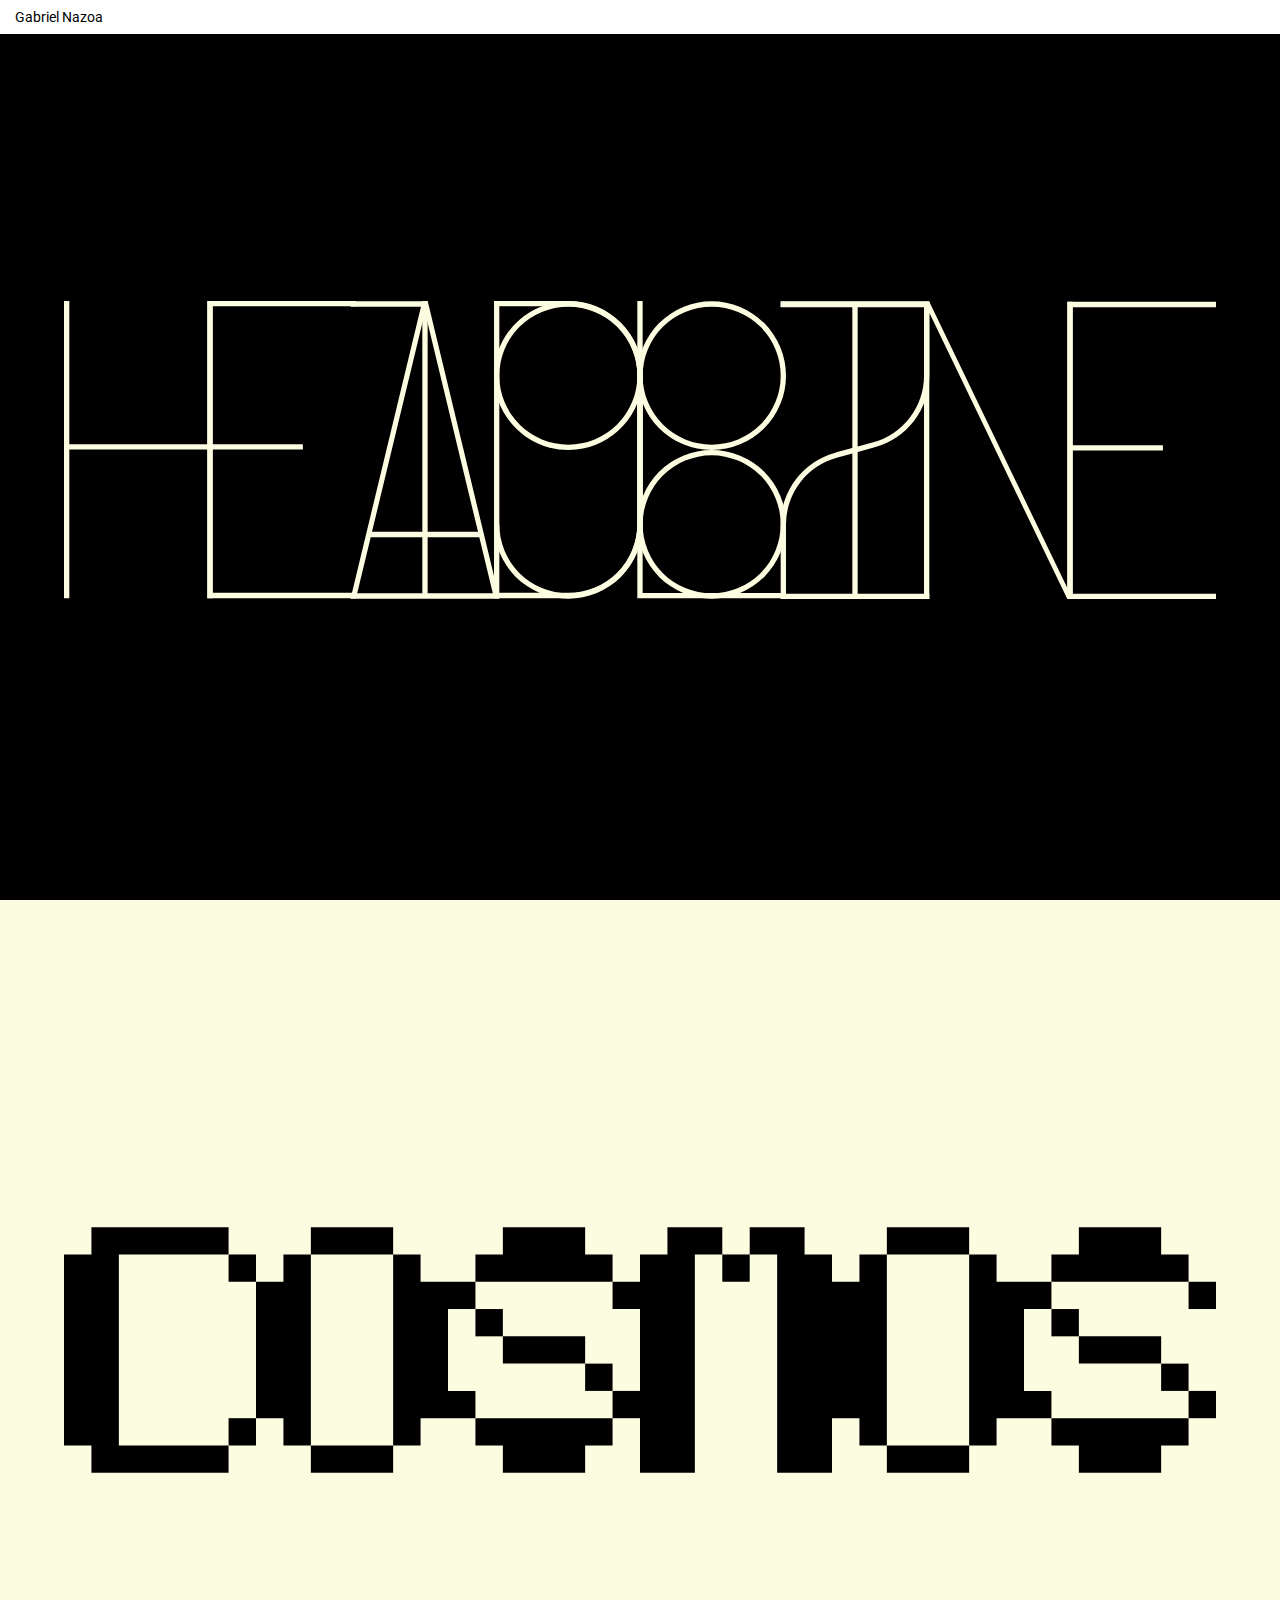
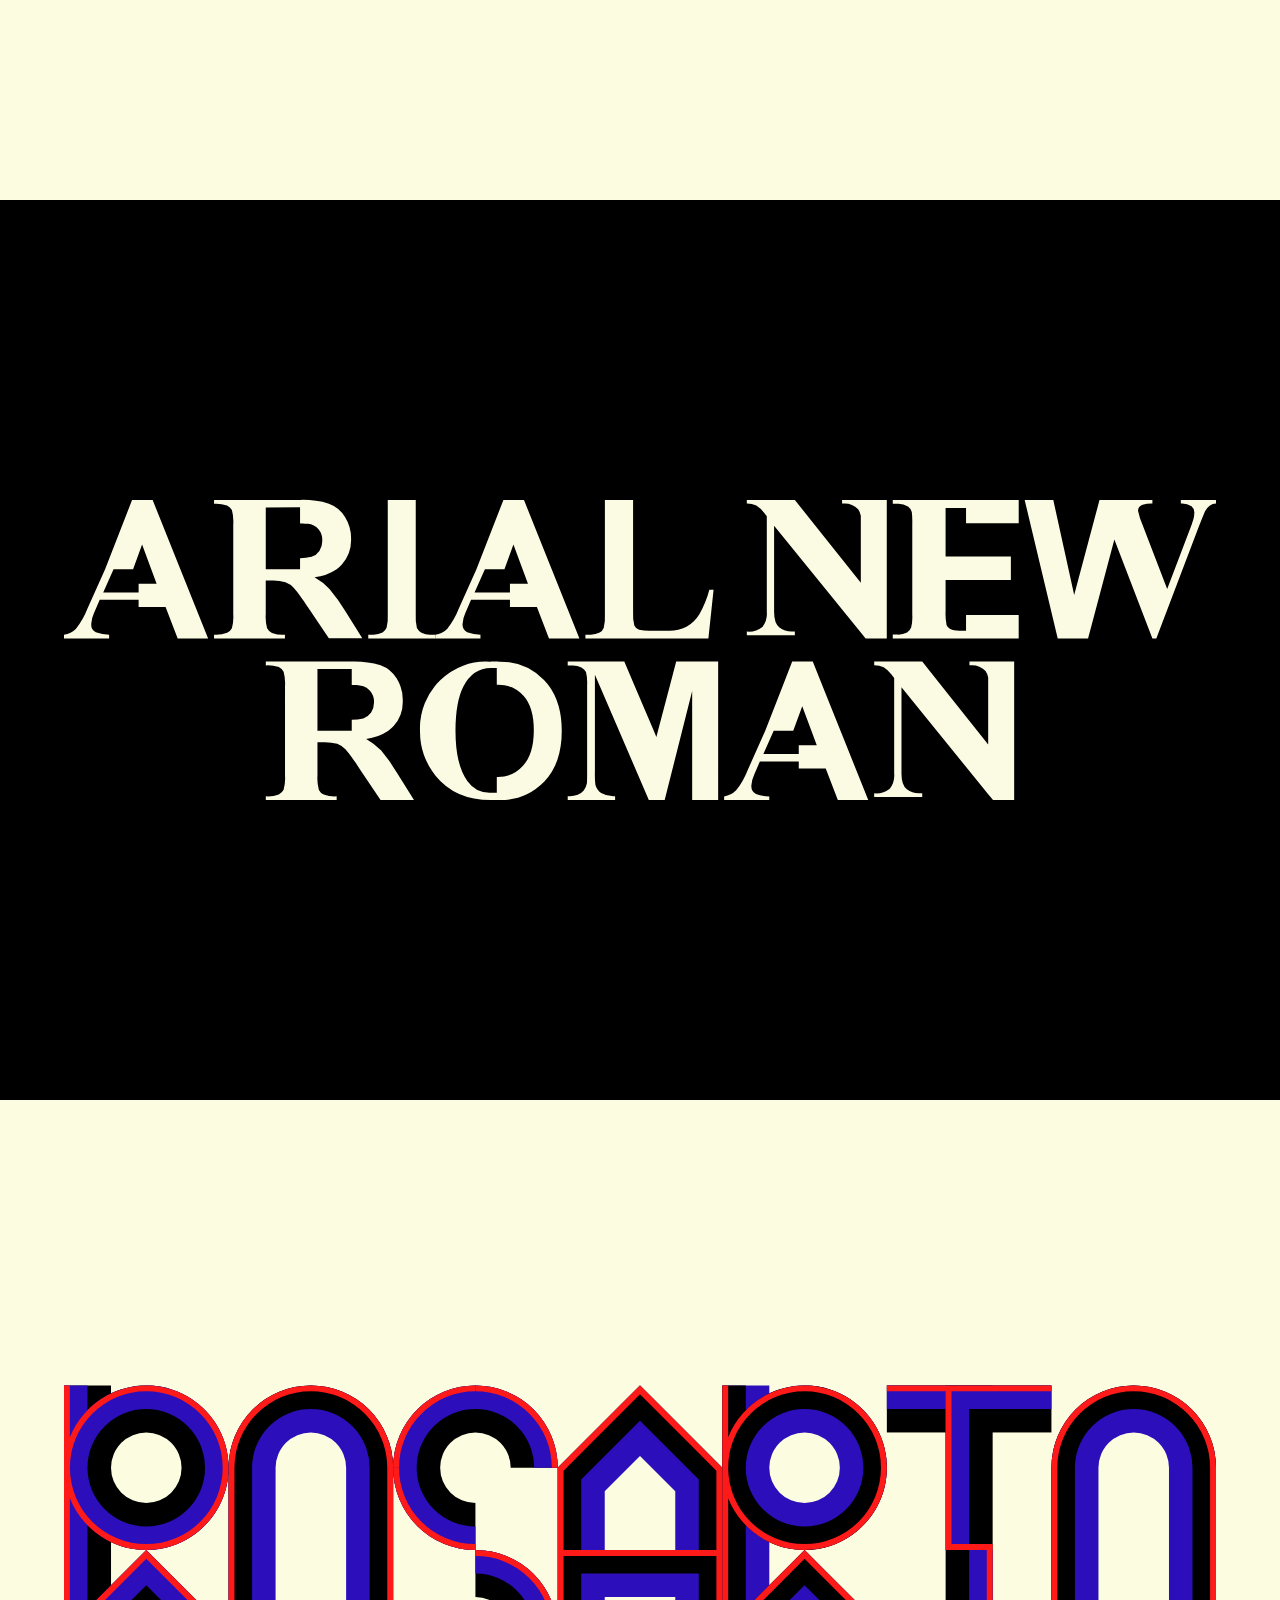
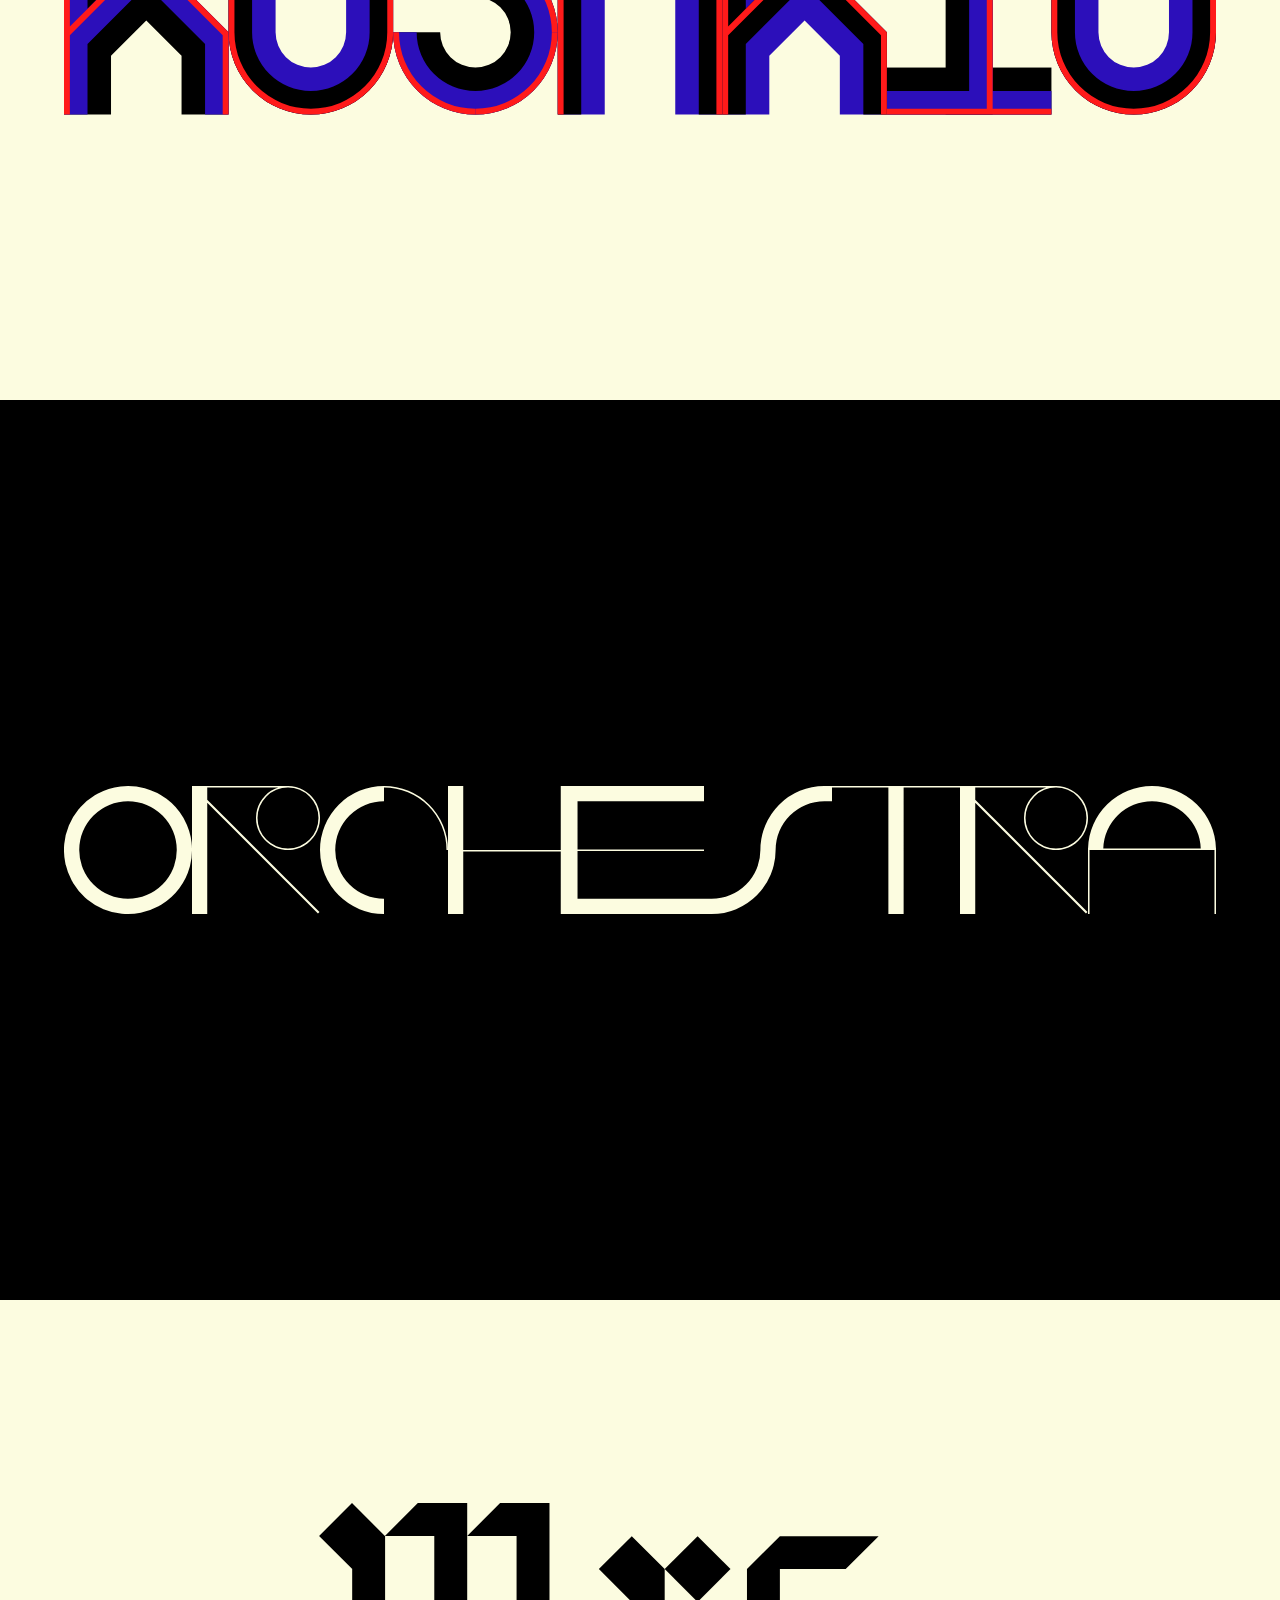
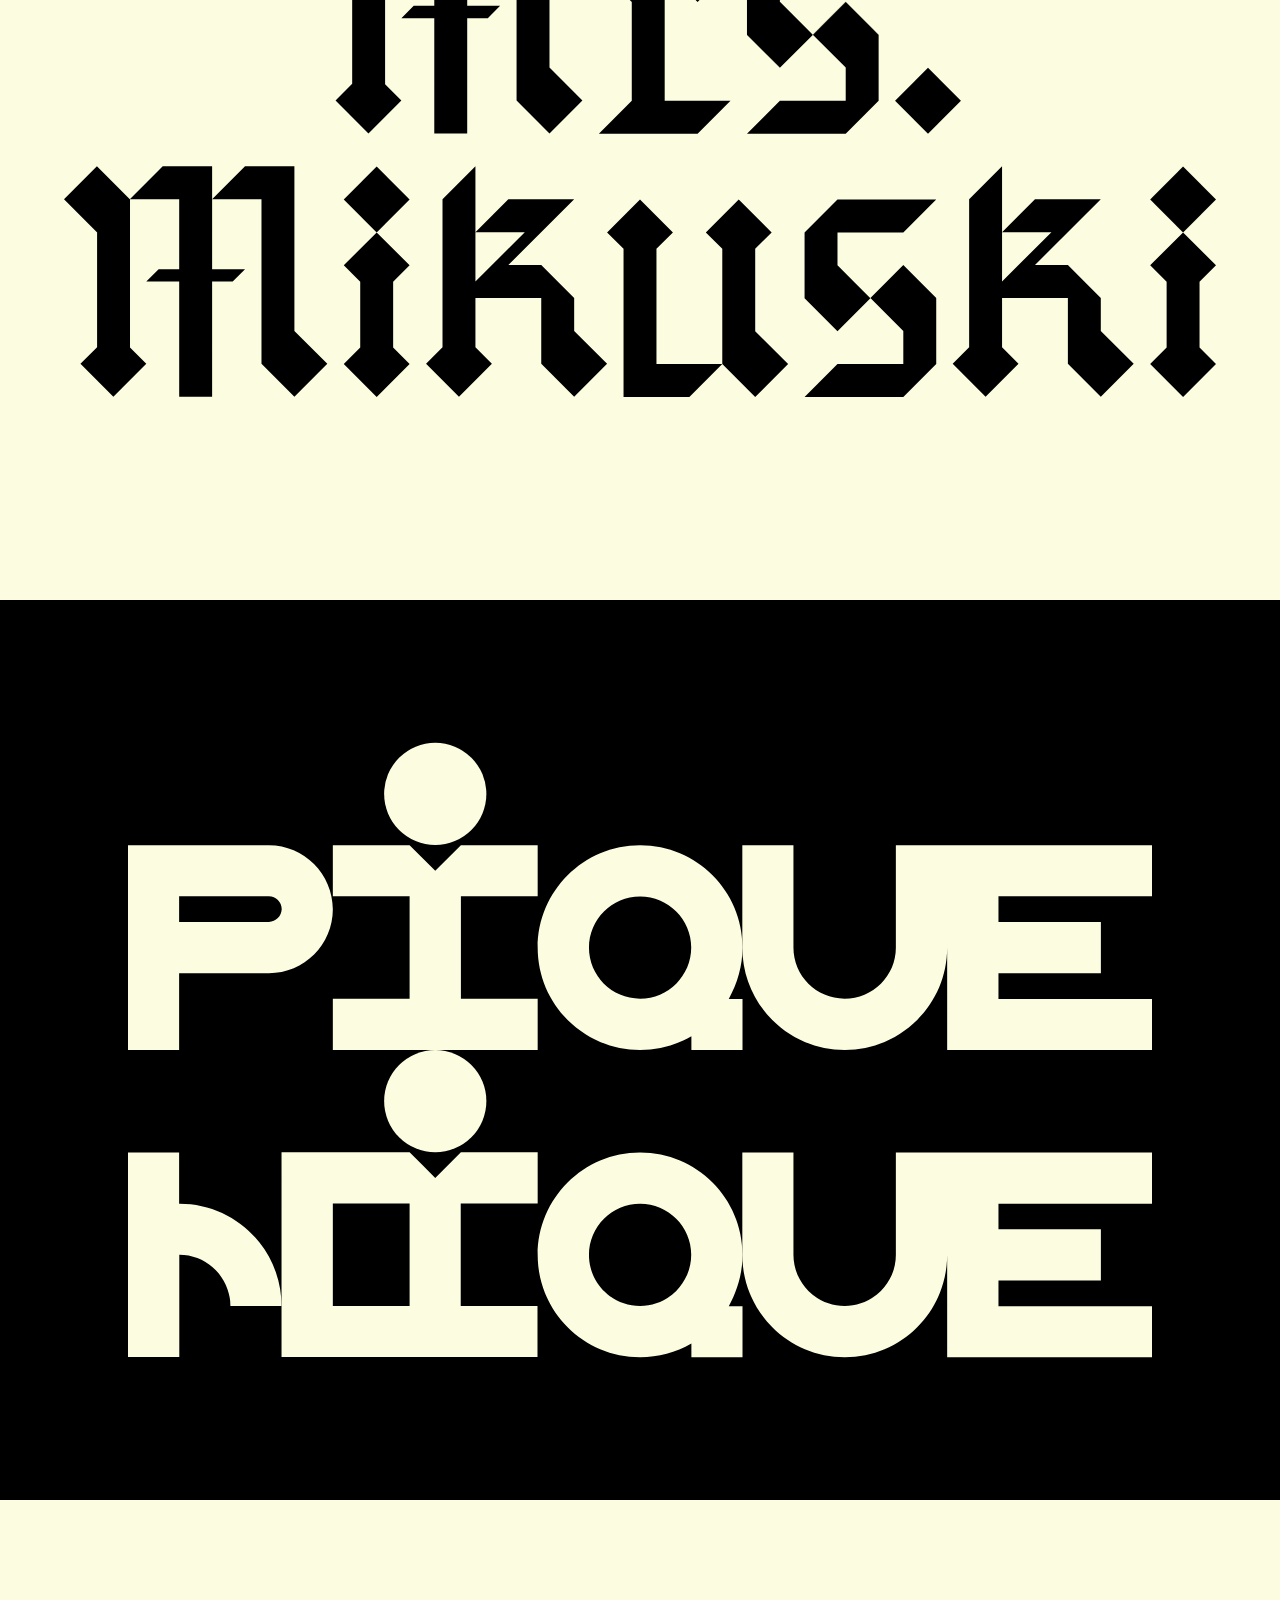
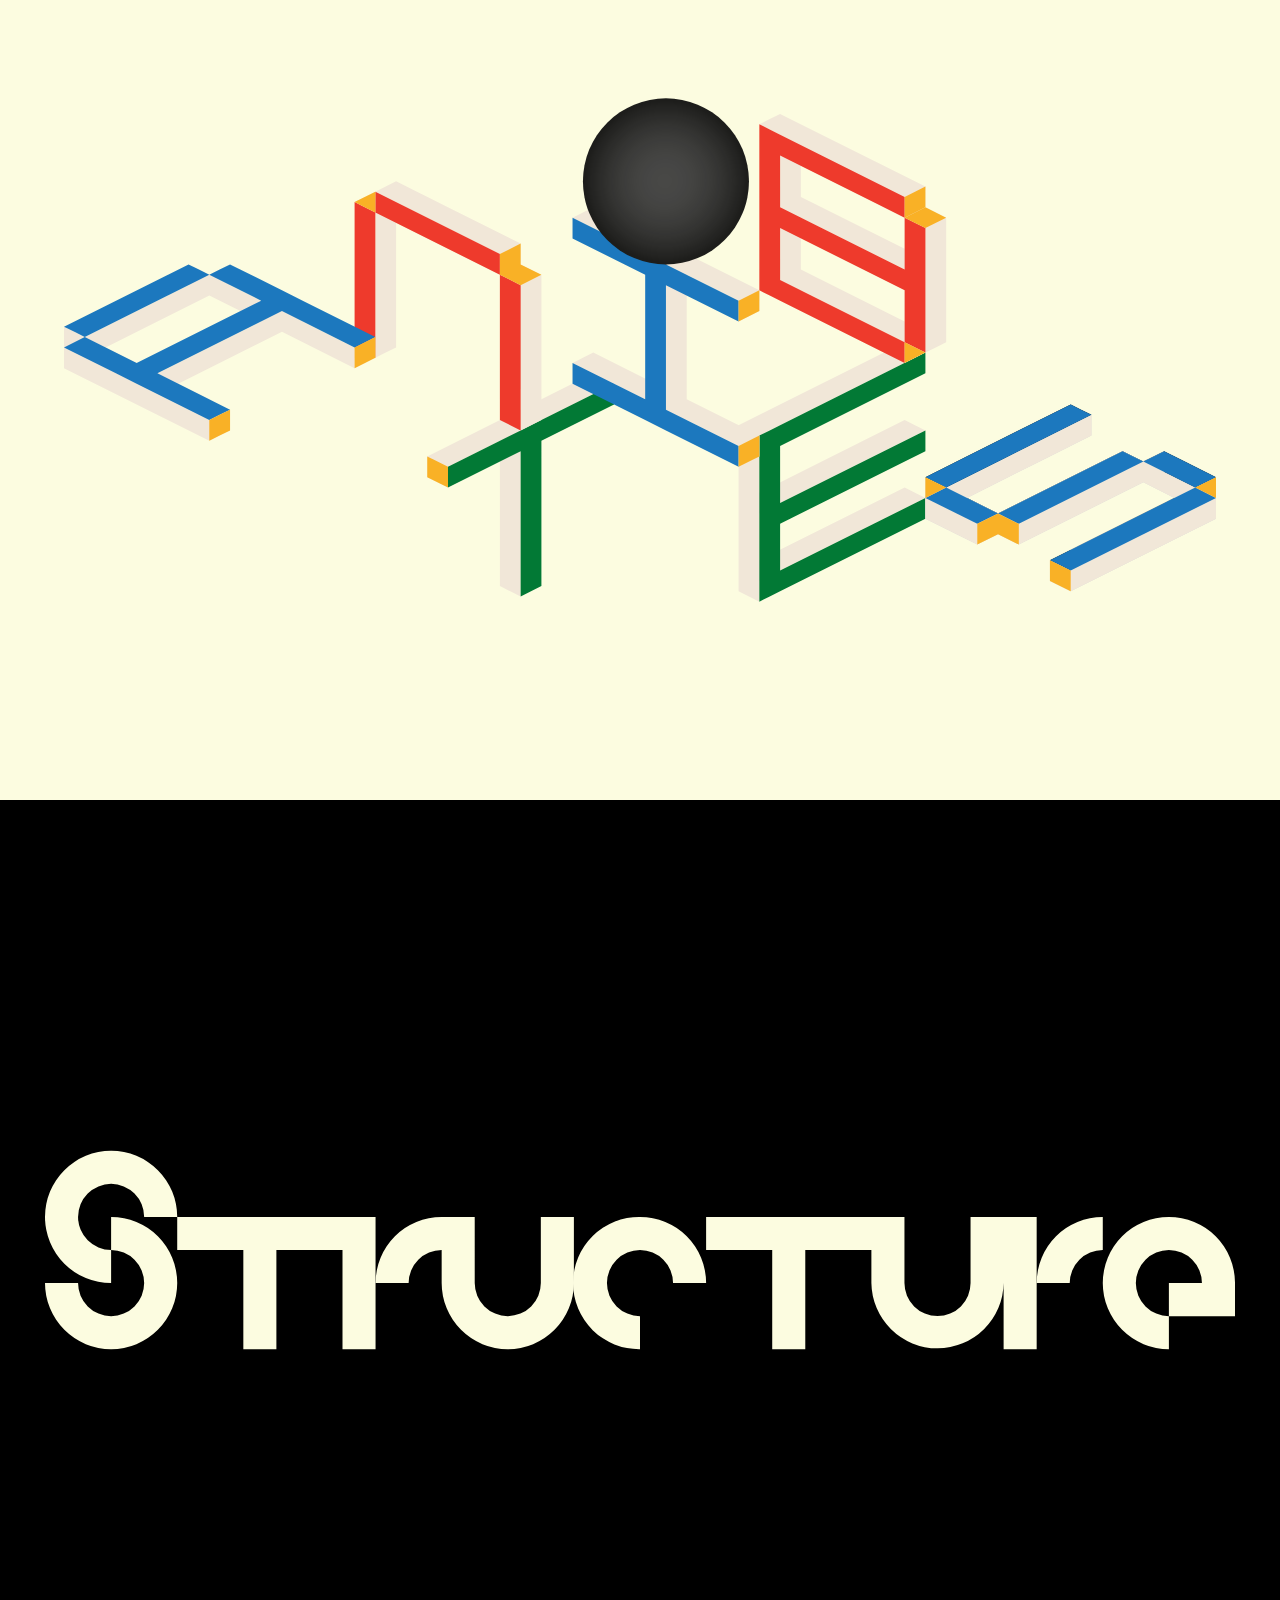
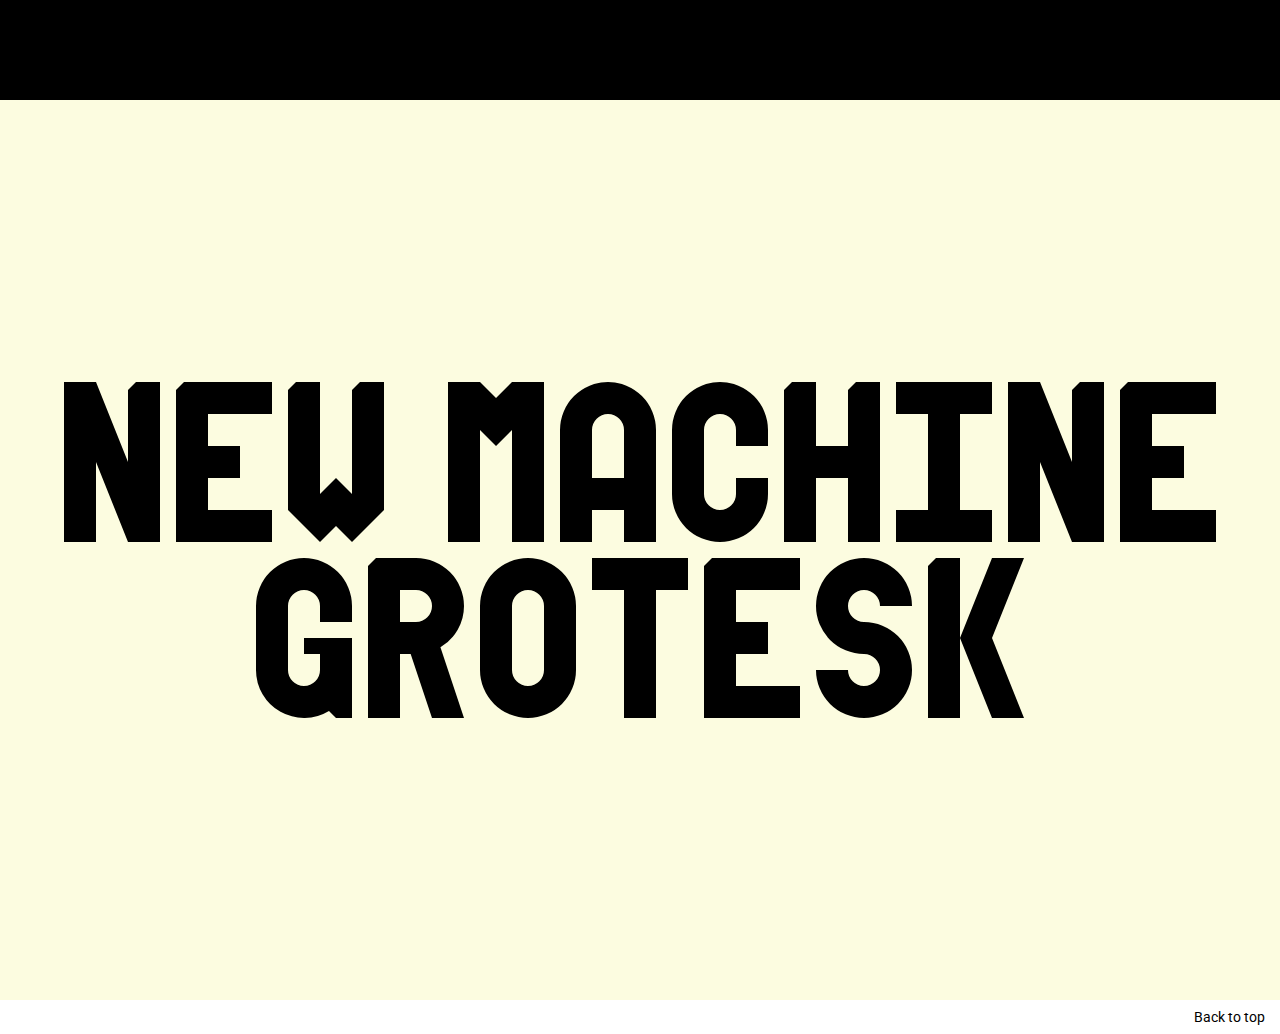
==== index.html @ 5ec10014 "first commit" ====
<!DOCTYPE html>

<html>
  <head>
    <link rel="shortcut icon" href="favicon.ico" type="image/x-icon">
    <link rel="stylesheet" href="resources/css/styles.css">
    <script type="text/javascript" src="resources/js/scripts.js"></script>
    <link rel="preconnect" href="https://fonts.googleapis.com">
    <link rel="preconnect" href="https://fonts.gstatic.com" crossorigin>
    <link href="https://fonts.googleapis.com/css2?family=Roboto:ital,wght@0,100;0,400;0,500;0,700;1,400&display=swap" rel="stylesheet">
    <title>15 Typography portfolio</title>
  </head>

  <body>
    
    <header>
      <nav>
        <a onclick="myFunction()" class="droplink">Gabriel Nazoa</a>
        <div id="myDropdown" class="dropdown-content">
          <a href="#">Round type</a>
          <a href="#">Structure</a>
          <a href="#">New Machine</a>
          <a href="#">Headline</a>
          <a href="#"><Barbès/a>
          <a href="#">Pixel</a>
          <a href="#">Toilet Paper</a>
          <a href="#">Pique-Nique</a>
          <a href="#">Orchestra</a>
          <a href="#">Antibes</a>
          <a href="#">Mrs. Mikuski</a>
          <a href="#">Rosario</a>
          <a href="#">Times New Roman</a>
          <a href="#">Bitters End</a>
        </div>
      </nav>
      <div class="section-title"></div>
    </header>

    
    <section class="banner1">
      <img class="headline" src="resources/Assets/Headline.svg">
    </section>
    
    <section class="banner2">
      <img class="cosmos" src="resources/Assets/Cosmos.svg">
    </section>

    <section class="banner3">
      <img class="antibes" src="resources/Assets/Arial New Roman B.svg">
    </section>

    <section class="banner4">
      <img class="rosario" src="resources/Assets/Rosario.svg">
    </section>

    <section class="banner5">
      <img class="orchestra" src="resources/Assets/Orchestra B.svg">
    </section>
    
    <section class="banner6">
      <img class="mikuski" src="resources/Assets/Mikuski.svg">
    </section>

    <section class="banner7">
      <img class="piquenique" src="resources/Assets/Piquenique.svg">
    </section>

    <section class="banner8">
      <img class="antibes" src="resources/Assets/Antibes.svg">
    </section>

    <section class="banner9">
      <img class="structure" src="resources/Assets/Structure.svg">
    </section>

    <section class="banner10">
      <img class="newmachine" src="resources/Assets/New Machine B.svg">
    </section>

    <footer>
      <a href="#" class="back_to_top">Back to top</a>
    </footer>

  </body>
</html>
---- resources/css/styles.css ----
/*reset of browser's default values*/
*{
    margin: 0;
    padding: 0;
    box-sizing: border-box;
    scroll-behavior: smooth;
    font-family: roboto;
    font-size: 14px;
}
/*Header*/

header{
    /*background: linear-gradient(rgb(0 10 255 / 73%) 0%, rgba(0, 10, 255, 0) 65.87%);*/
    background-color: white;
    /*padding: 20px 20px 50px 20px;*/
    padding: 9px 15px;
    display: flex;
    justify-content: space-between;
    position: fixed;
    width: 100%;
}

.headerFullHeight{
    height: 100vh;
    overflow-y: hidden;
}

/*Navigation*/

nav {
    position: static;
    display: inline-block;
  }

.droplink {
    background-color: none;
    color: black;
    border: none;
    cursor: pointer;
  }
  
  .droplink:hover, .droplink:focus {
    background-color: none;
  }
  
  .dropdown-content {
    display: none;
    position: absolute;
    background-color: none;
    min-width: 160px;
    overflow: auto;
    z-index: 1;
  }
  
  .dropdown-content a {
    color: rgba(0,0,0,0.5);
    text-decoration: none;
    display: block;
    padding: 0.3px;
  }
  
  .dropdown-content a:hover {
    text-decoration: underline;
  }
  
  .show {
      display: block;
      position: static;
}

/*Banners*/

.banner1 {
    width: 100%;
    height: 100vh;
    display: flex;
    justify-content: center;
    background-color: black;
    /*background-image: url("../images/Antibes/Antibes_00.jpg");
    background-position: center;
    background-size: cover;
    background-repeat: no-repeat;*/
}

.headline{
    width: 90%;
}

.banner2 {
    width: 100%;
    height: 100vh;
    display: flex;
    justify-content: center;
    background-color: #fcfce0;
    /*background-image: url("../images/Orchestra/Orchestra_00.jpg");
    background-position: top;
    background-size: cover;
    background-repeat: no-repeat;*/
}
.cosmos{
    width: 90%;
}

.banner3 {
    width: 100%;
    height: 100vh;
    display: flex;
    justify-content: center;
    background-color: black;
    /*background-image: url("../images/Cosmos/Cosmos_00.jpg");
    background-position: center;
    background-size: cover;
    background-repeat: no-repeat;*/
}

.antibes{
    width: 90%;
}

.banner4 {
    width: 100%;
    height: 100vh;
    display: flex;
    justify-content: center;
    background-color: #fcfce0;
    /*background-image: url("../images/Cosmos/Cosmos_00.jpg");
    background-position: center;
    background-size: cover;
    background-repeat: no-repeat;*/
}

.rosario{
    width: 90%;
}

.banner5 {
    width: 100%;
    height: 100vh;
    display: flex;
    justify-content: center;
    background-color: black;
    /*background-image: url("../images/Cosmos/Cosmos_00.jpg");
    background-position: center;
    background-size: cover;
    background-repeat: no-repeat;*/
}

.orchestra{
    width: 90%;
}

.banner6 {
    width: 100%;
    height: 100vh;
    display: flex;
    justify-content: center;
    background-color: #fcfce0;
    /*background-image: url("../images/Cosmos/Cosmos_00.jpg");
    background-position: center;
    background-size: cover;
    background-repeat: no-repeat;*/
}

.mikuski{
    width: 90%;
}

.banner7 {
    width: 100%;
    height: 100vh;
    display: flex;
    justify-content: center;
    background-color: black;
    /*background-image: url("../images/Cosmos/Cosmos_00.jpg");
    background-position: center;
    background-size: cover;
    background-repeat: no-repeat;*/
}

.piquenique{
    width: 80%;
}

.banner8 {
    width: 100%;
    height: 100vh;
    display: flex;
    justify-content: center;
    background-color: #fcfce0;
    /*background-image: url("../images/Cosmos/Cosmos_00.jpg");
    background-position: center;
    background-size: cover;
    background-repeat: no-repeat;*/
}

.antibes{
    width: 90%;
}

.banner9 {
    width: 100%;
    height: 100vh;
    display: flex;
    justify-content: center;
    background-color: black;
    /*background-image: url("../images/Cosmos/Cosmos_00.jpg");
    background-position: center;
    background-size: cover;
    background-repeat: no-repeat;*/
}

.structure{
    width: 93%;
}

.banner10 {
    width: 100%;
    height: 100vh;
    display: flex;
    justify-content: center;
    background-color: #fcfce0;
    /*background-image: url("../images/Cosmos/Cosmos_00.jpg");
    background-position: center;
    background-size: cover;
    background-repeat: no-repeat;*/
}

.newmachine{
    width: 90%;
}

/*Footer*/

footer{
    padding: 9px 15px;
    display: flex;
    justify-content: right;
    width: 100%;
}

.back_to_top{
    text-decoration: none;
    color: black;
}
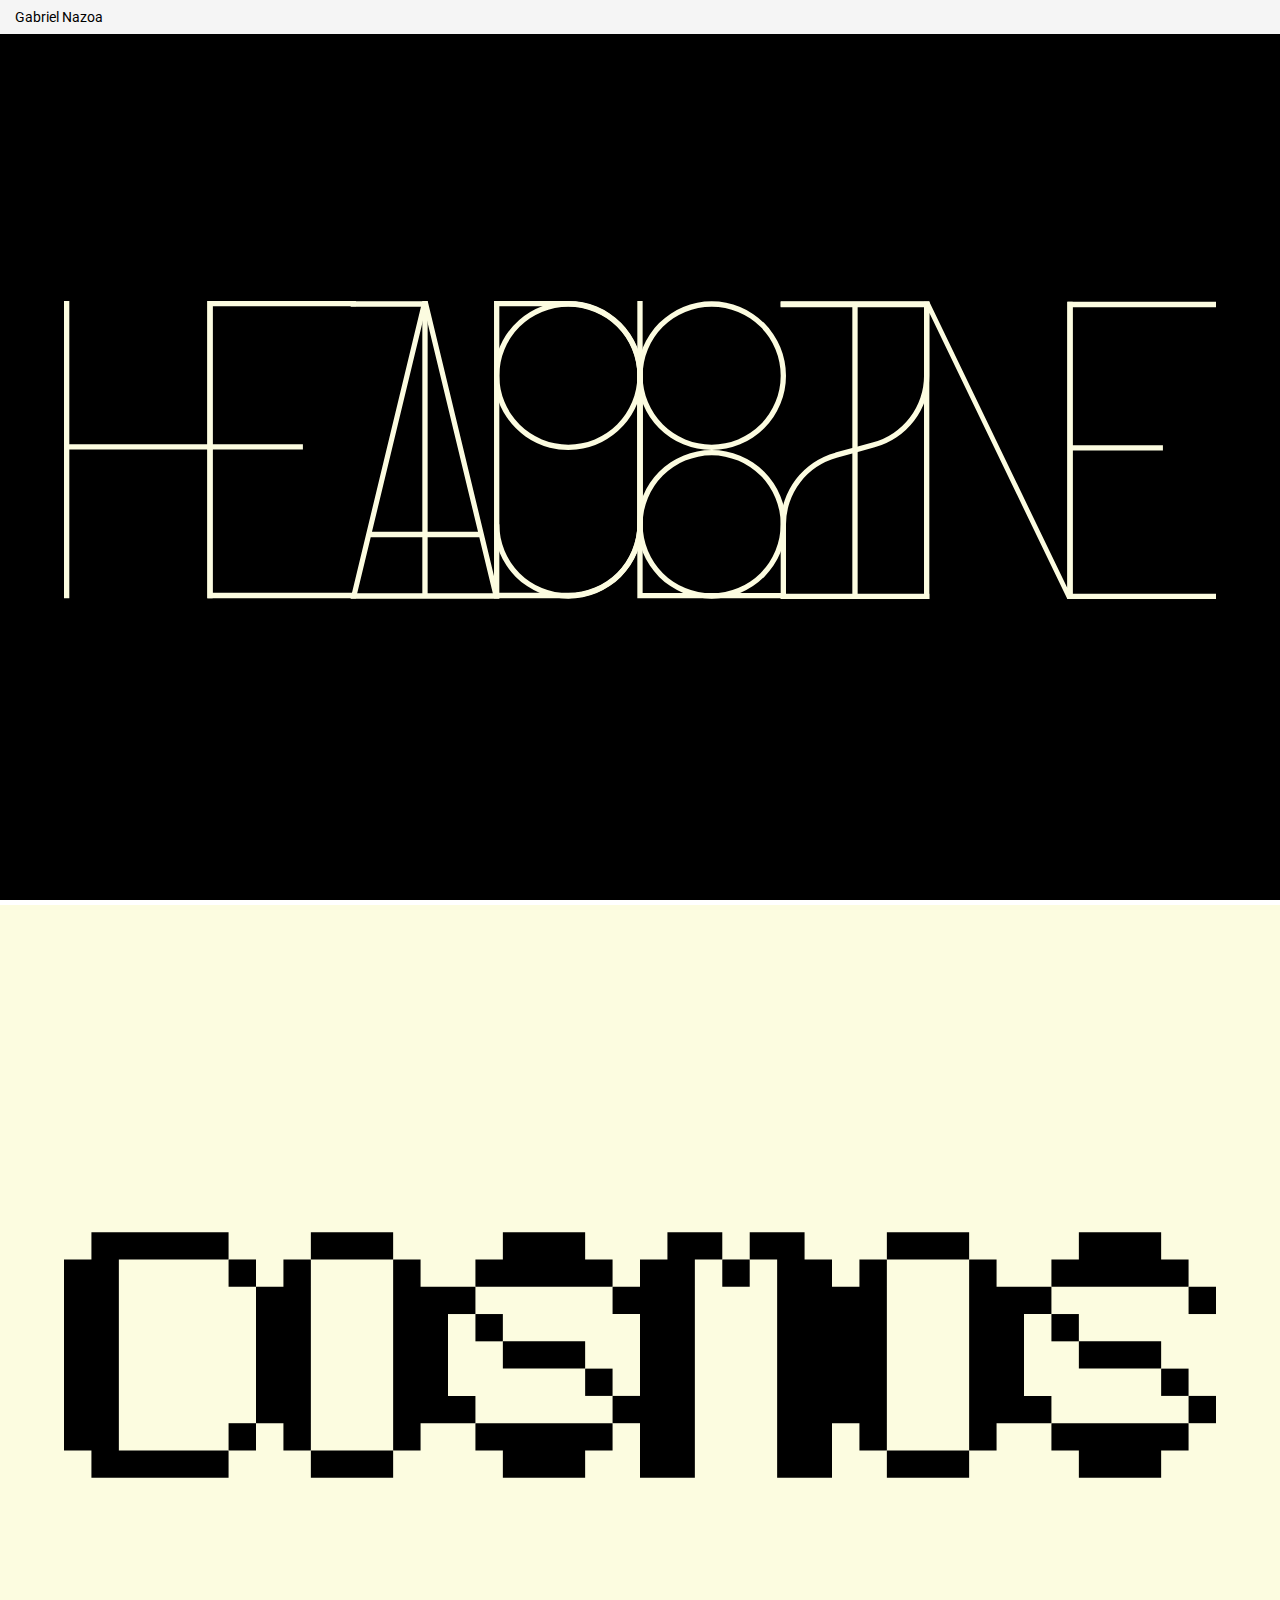
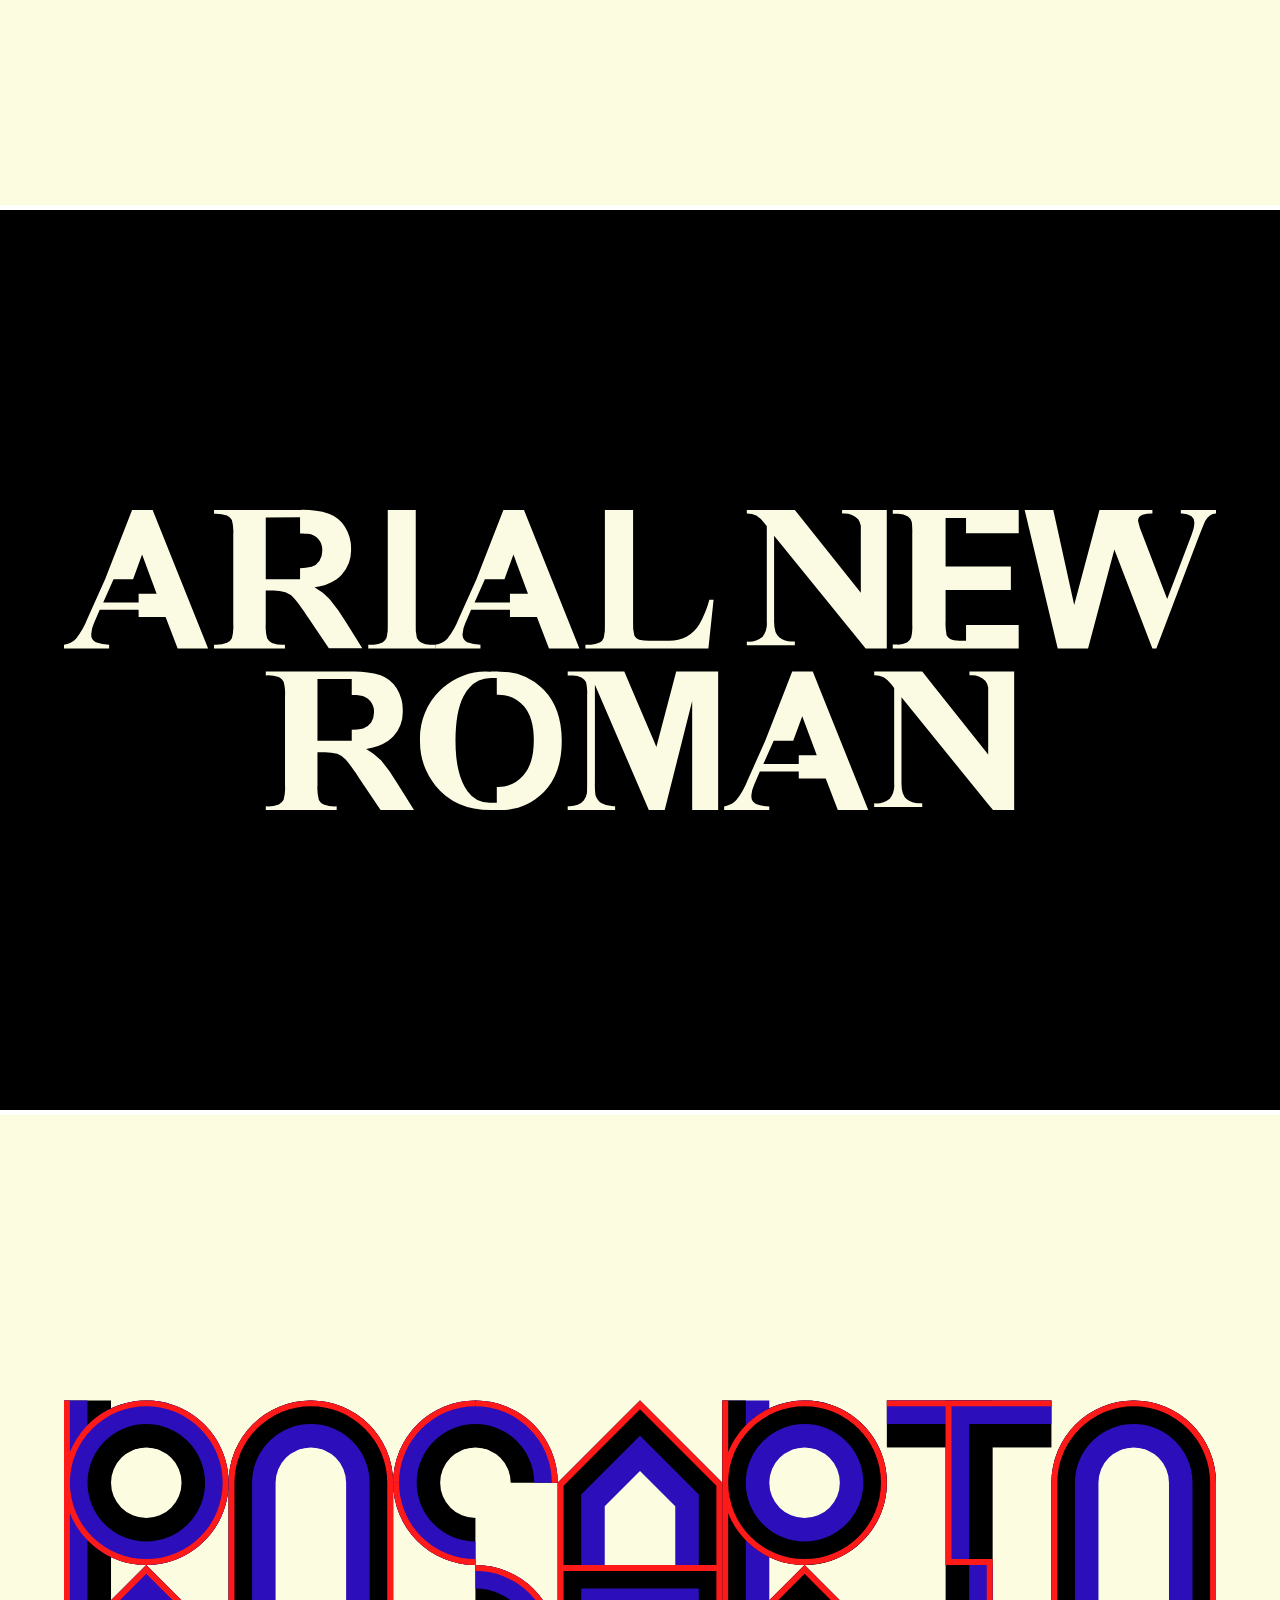
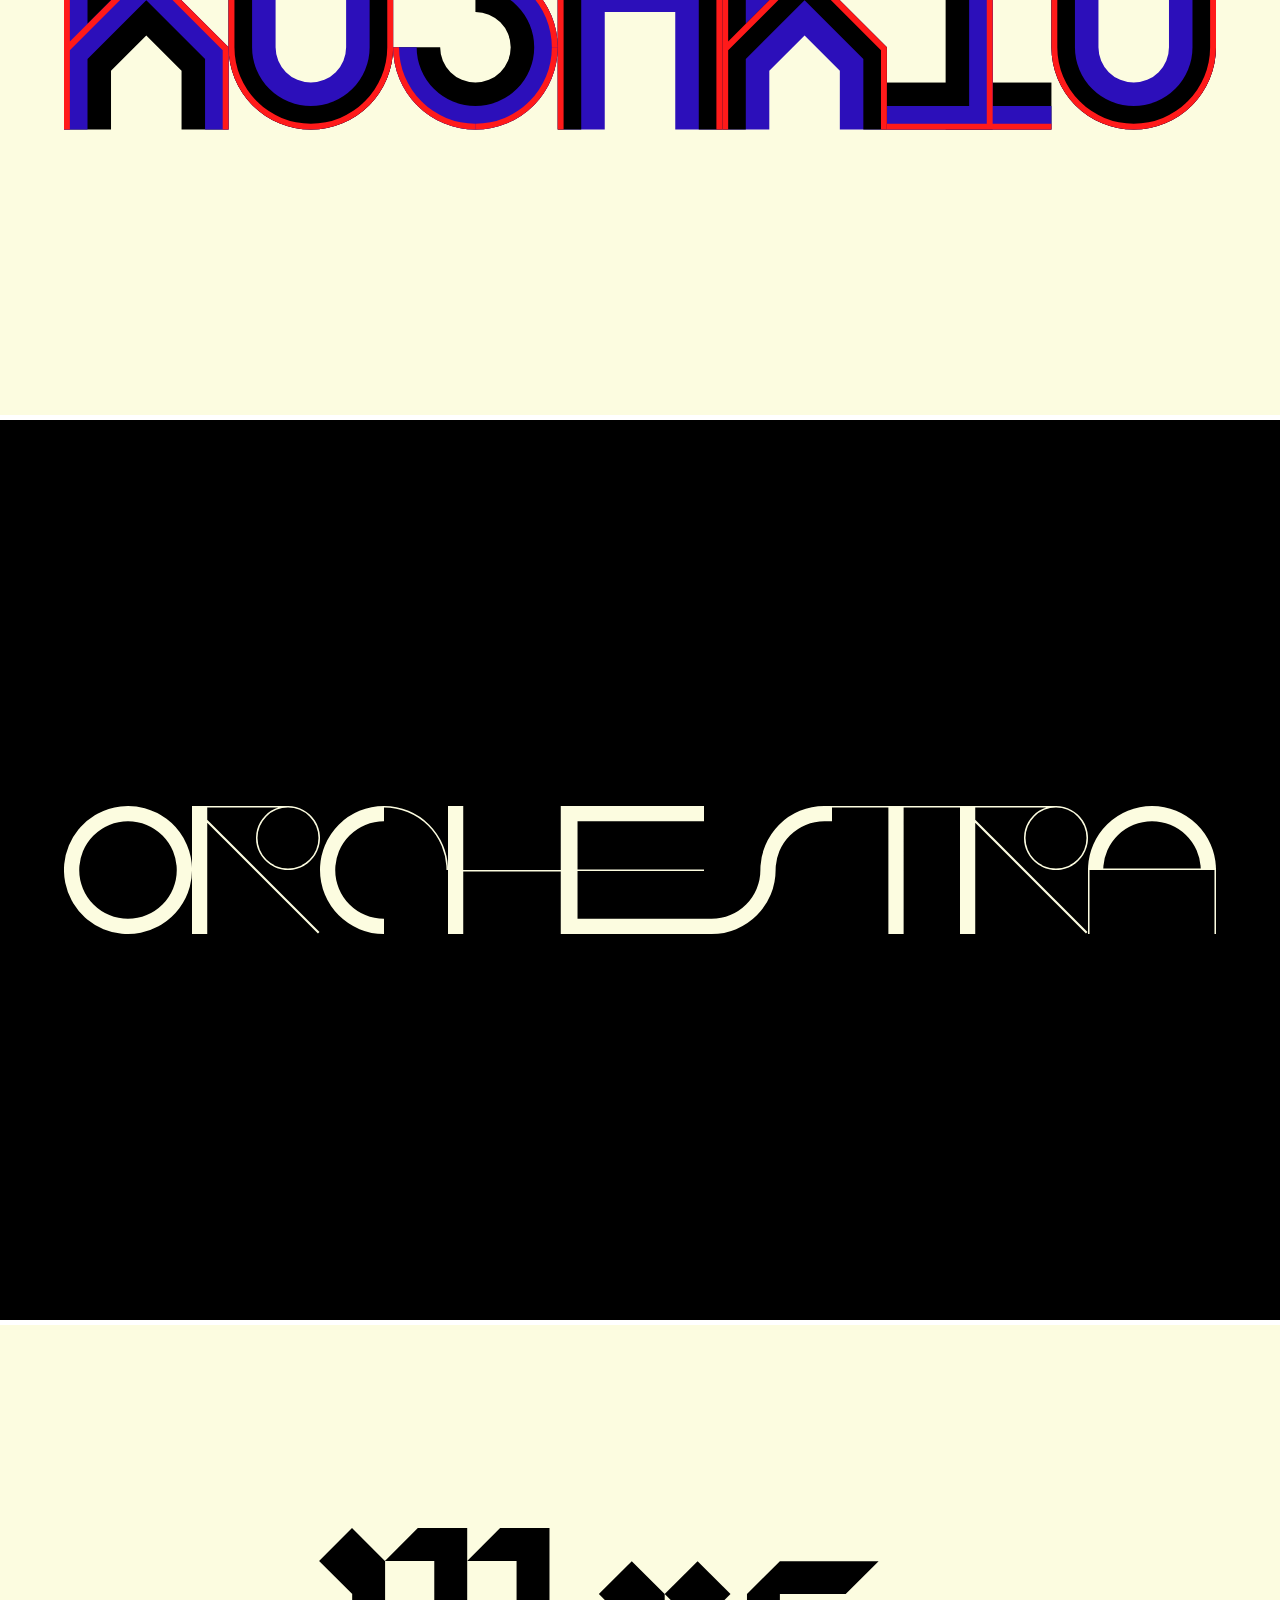
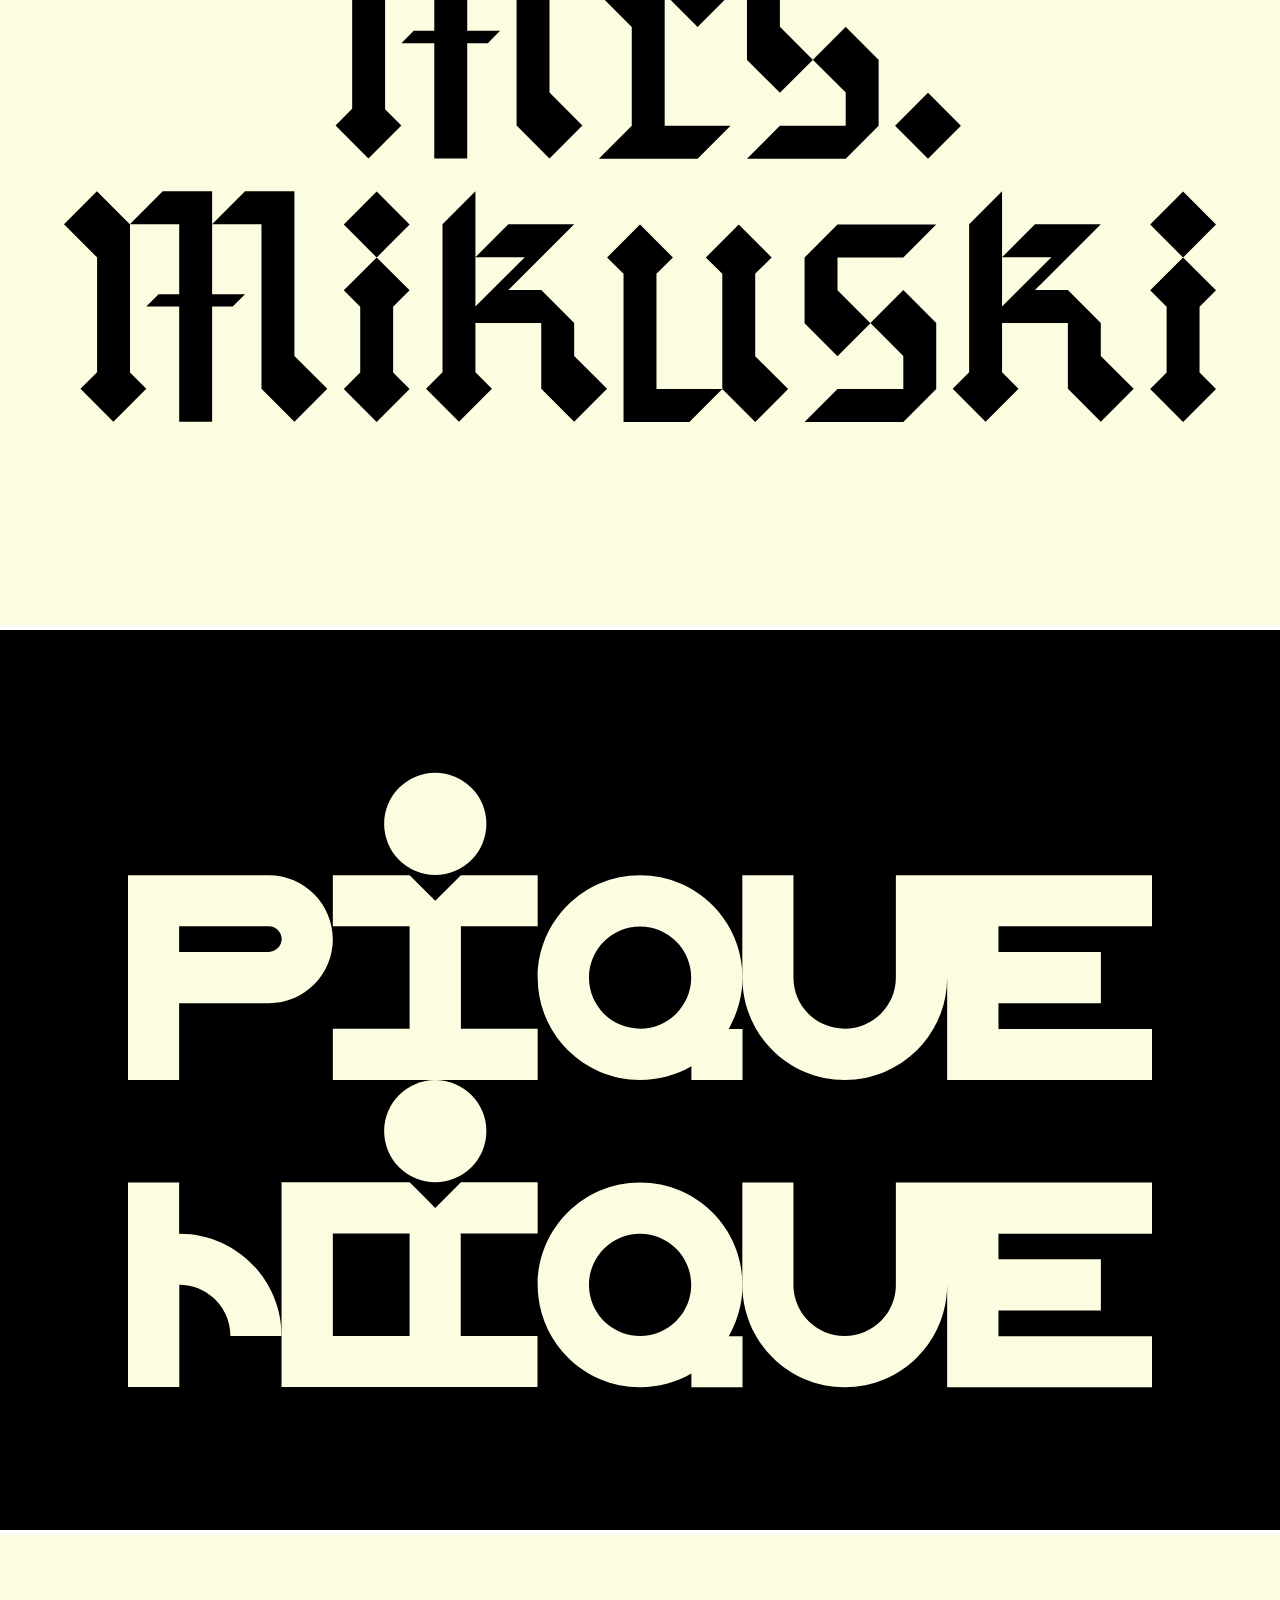
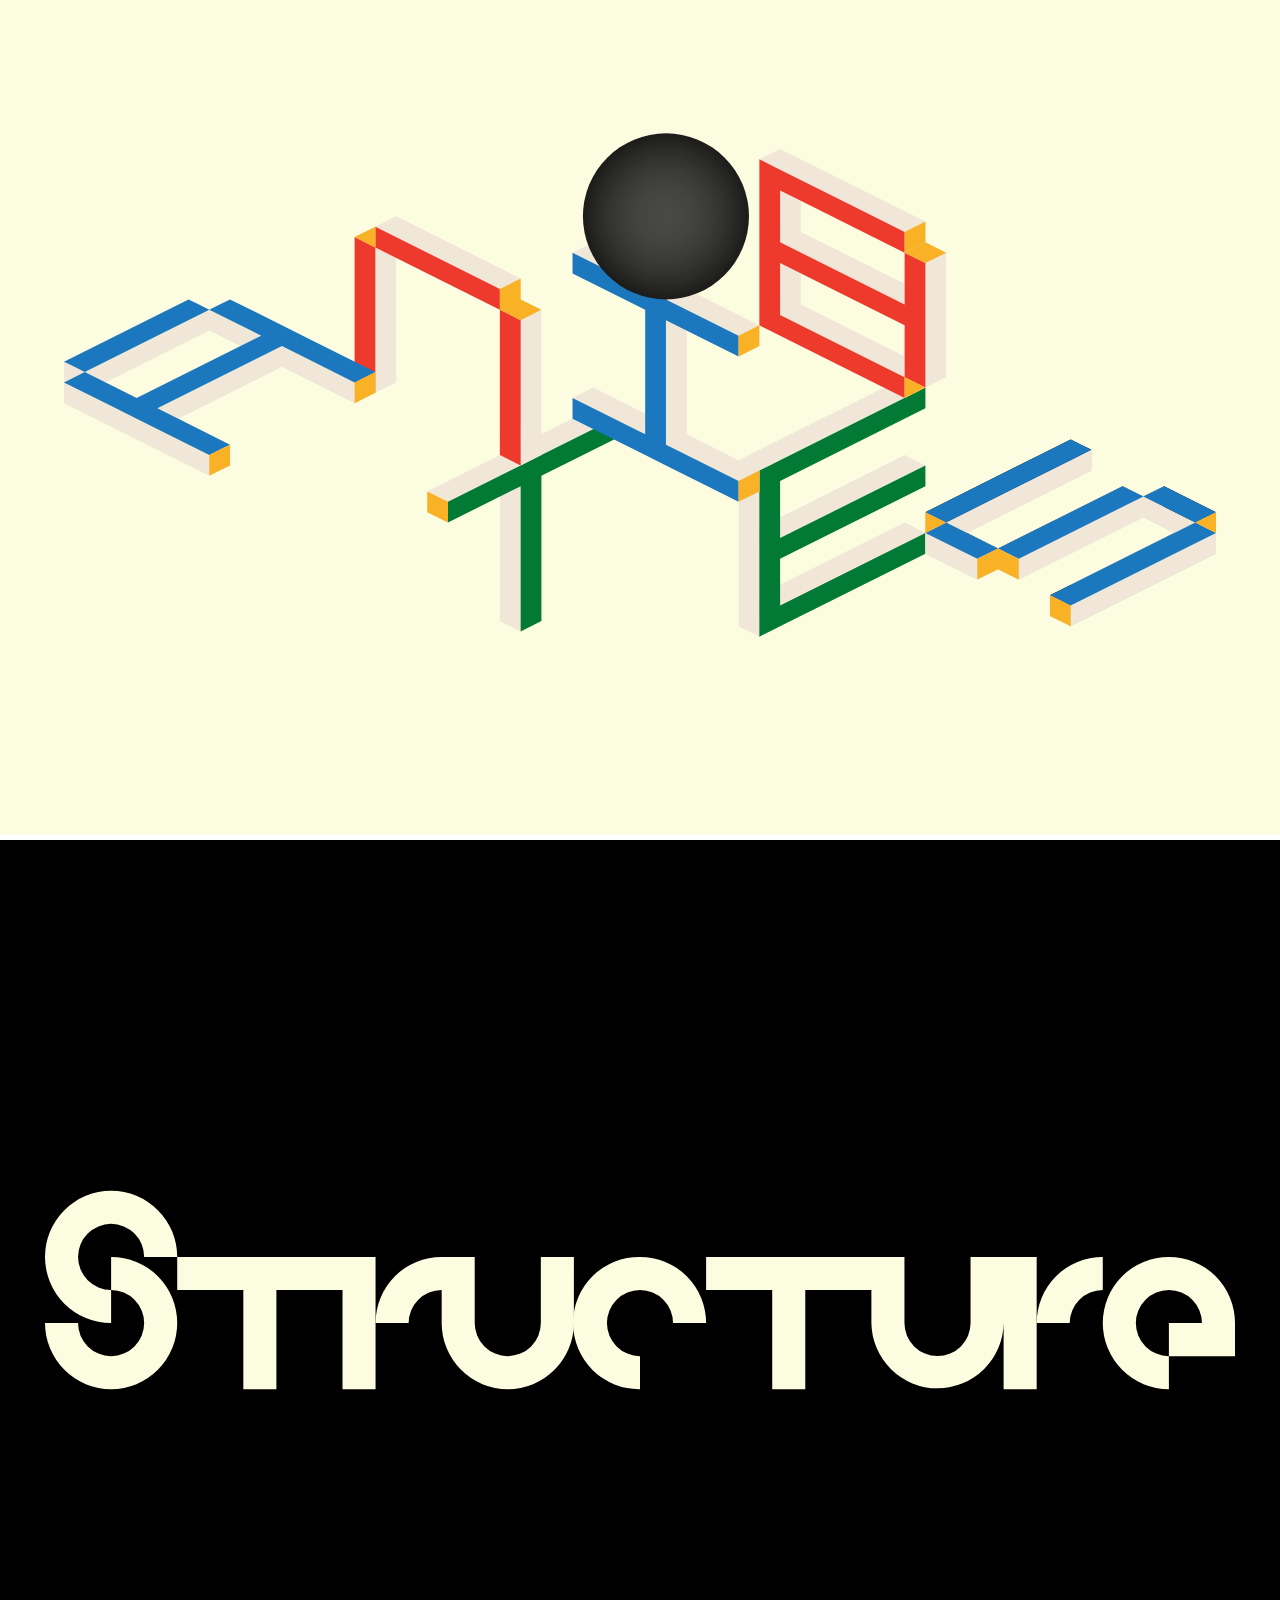
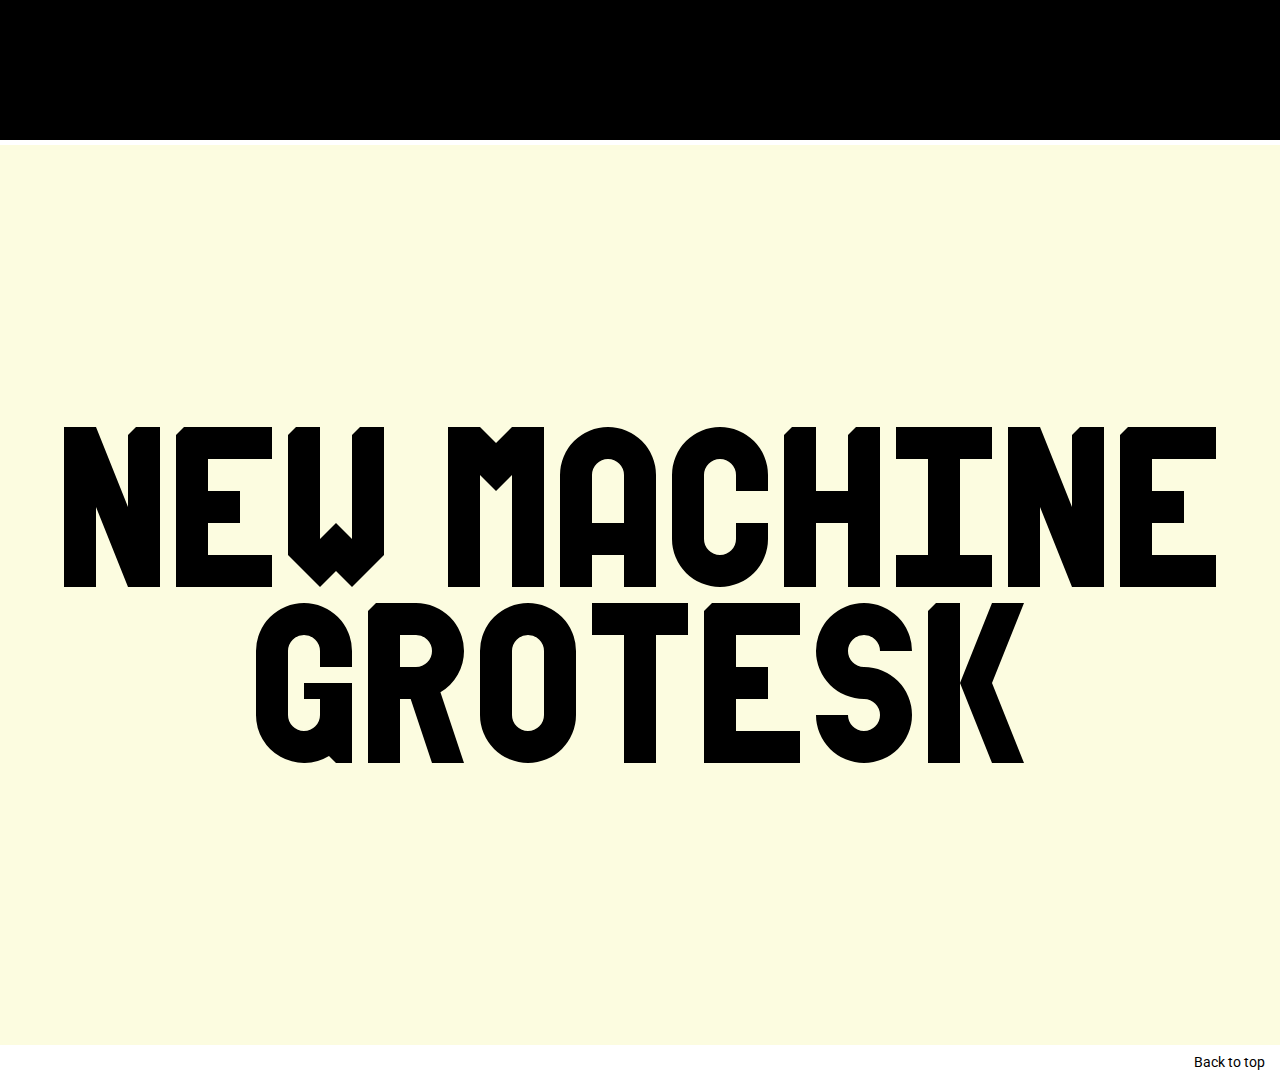
==== commit 1069e114: "second commit" ====
--- a/index.html
+++ b/index.html
@@ -4,7 +4,7 @@
   <head>
     <link rel="shortcut icon" href="favicon.ico" type="image/x-icon">
     <link rel="stylesheet" href="resources/css/styles.css">
-    <script type="text/javascript" src="resources/js/scripts.js"></script>
+    
     <link rel="preconnect" href="https://fonts.googleapis.com">
     <link rel="preconnect" href="https://fonts.gstatic.com" crossorigin>
     <link href="https://fonts.googleapis.com/css2?family=Roboto:ital,wght@0,100;0,400;0,500;0,700;1,400&display=swap" rel="stylesheet">
@@ -13,15 +13,16 @@
 
   <body>
     
-    <header>
-      <nav>
-        <a onclick="myFunction()" class="droplink">Gabriel Nazoa</a>
-        <div id="myDropdown" class="dropdown-content">
+      <header>
+      <div id="menu-top-area">
+        <a id="menu-link">Gabriel Nazoa</a>
+        <a id="menu-link-2" href="index.html">Gabriel Nazoa</a>
+        <div id="menu-content">
           <a href="#">Round type</a>
           <a href="#">Structure</a>
           <a href="#">New Machine</a>
           <a href="#">Headline</a>
-          <a href="#"><Barbès/a>
+          <a href="#">Barbès</a>
           <a href="#">Pixel</a>
           <a href="#">Toilet Paper</a>
           <a href="#">Pique-Nique</a>
@@ -32,54 +33,59 @@
           <a href="#">Times New Roman</a>
           <a href="#">Bitters End</a>
         </div>
-      </nav>
-      <div class="section-title"></div>
-    </header>
+      </div>
+      <div id="menu-bottom-area">
+      <a href="#">Contact</a>
+      </div>
+      <div id="close-button"> </div>
+      </header>
 
+    <section class="banner-container">
+
+    <div class="banner1">
+      <img class="headline" src="resources/Assets/Headline.svg">
+    </div>
     
-    <section class="banner1">
-      <img class="headline" src="resources/Assets/Headline.svg">
-    </section>
+    <div class="banner2">
+      <img class="cosmos" src="resources/Assets/Cosmos.svg">
+    </div>
+
+    <div class="banner3">
+      <img class="antibes" src="resources/Assets/Arial New Roman B.svg">
+    </div>
+
+    <div class="banner4">
+      <img class="rosario" src="resources/Assets/Rosario.svg">
+    </div>
+
+    <div class="banner5">
+      <img class="orchestra" src="resources/Assets/Orchestra B.svg">
+    </div>
     
-    <section class="banner2">
-      <img class="cosmos" src="resources/Assets/Cosmos.svg">
-    </section>
+    <div class="banner6">
+      <img class="mikuski" src="resources/Assets/Mikuski.svg">
+    </div>
 
-    <section class="banner3">
-      <img class="antibes" src="resources/Assets/Arial New Roman B.svg">
-    </section>
+    <div class="banner7">
+      <img class="piquenique" src="resources/Assets/Piquenique.svg">
+    </div>
 
-    <section class="banner4">
-      <img class="rosario" src="resources/Assets/Rosario.svg">
-    </section>
+    <div class="banner8">
+      <img class="antibes" src="resources/Assets/Antibes.svg">
+    </div>
 
-    <section class="banner5">
-      <img class="orchestra" src="resources/Assets/Orchestra B.svg">
-    </section>
-    
-    <section class="banner6">
-      <img class="mikuski" src="resources/Assets/Mikuski.svg">
-    </section>
+    <div class="banner9">
+      <img class="structure" src="resources/Assets/Structure.svg">
+    </div>
 
-    <section class="banner7">
-      <img class="piquenique" src="resources/Assets/Piquenique.svg">
-    </section>
-
-    <section class="banner8">
-      <img class="antibes" src="resources/Assets/Antibes.svg">
-    </section>
-
-    <section class="banner9">
-      <img class="structure" src="resources/Assets/Structure.svg">
-    </section>
-
-    <section class="banner10">
+    <div class="banner10">
       <img class="newmachine" src="resources/Assets/New Machine B.svg">
-    </section>
+    </div>
+  </section>
 
     <footer>
       <a href="#" class="back_to_top">Back to top</a>
     </footer>
-
-  </body>
-</html>+    </body>
+  </html>
+<script type="text/javascript" src="resources/js/scripts.js"></script>--- a/resources/css/styles.css
+++ b/resources/css/styles.css
@@ -10,76 +10,100 @@
 /*Header*/
 
 header{
-    /*background: linear-gradient(rgb(0 10 255 / 73%) 0%, rgba(0, 10, 255, 0) 65.87%);*/
     background-color: white;
-    /*padding: 20px 20px 50px 20px;*/
+    opacity: 0.96;
+    display: block;
+    grid-template-columns: 1fr 1fr;
+    grid-template-rows: 1fr 1fr;
+    justify-items: start;
+    align-items: start;
     padding: 9px 15px;
-    display: flex;
-    justify-content: space-between;
     position: fixed;
     width: 100%;
-}
-
-.headerFullHeight{
-    height: 100vh;
-    overflow-y: hidden;
+    overflow: hidden;
+
+}
+
+#close-button{
+    width: 100%;
+    height: 100vh;
+    background-color: transparent;
+    position: absolute;
+    display: none;
+    cursor: url(../Assets/Close3.svg), auto;
 }
 
 /*Navigation*/
 
-nav {
-    position: static;
-    display: inline-block;
-  }
-
-.droplink {
+#menu-link {
     background-color: none;
     color: black;
     border: none;
     cursor: pointer;
-  }
-  
-  .droplink:hover, .droplink:focus {
+}
+  
+  #menu-link:hover, #menulink:focus {
     background-color: none;
   }
   
-  .dropdown-content {
+  #menu-top-area{
+      z-index: 1;
+  }
+
+  #menu-content {
     display: none;
-    position: absolute;
-    background-color: none;
-    min-width: 160px;
+    position: static;
     overflow: auto;
-    z-index: 1;
-  }
-  
-  .dropdown-content a {
+  }
+  
+  #menu-content a {
     color: rgba(0,0,0,0.5);
     text-decoration: none;
     display: block;
     padding: 0.3px;
   }
   
-  .dropdown-content a:hover {
+  #menu-content a:hover {
     text-decoration: underline;
   }
-  
-  .show {
-      display: block;
-      position: static;
-}
-
-/*Banners*/
+
+
+#menu-link-2 {
+    display: none;
+    text-decoration: none;
+    color: black;
+}
+
+  #menu-bottom-area{
+      display: none;
+      margin-bottom: 6px;
+      grid-column-start: 1;
+      align-self: end;
+      z-index: 1;
+  }
+
+  #menu-bottom-area a {
+    text-decoration: none;
+    color: rgba(0,0,0,0.5);
+  }
+
+/*Homepage Banners*/
+
+.banner-container{
+    width: 100%;
+    display: grid;
+    grid-template-columns: 1fr;
+    row-gap: 5px;
+}
 
 .banner1 {
     width: 100%;
     height: 100vh;
-    display: flex;
-    justify-content: center;
-    background-color: black;
-    /*background-image: url("../images/Antibes/Antibes_00.jpg");
-    background-position: center;
-    background-size: cover;
-    background-repeat: no-repeat;*/
+    grid-column-start: 1;
+    grid-column-end: 2;
+    display: flex;
+    justify-content: center;
+    background-color: black;
 }
 
 .headline{
@@ -92,10 +116,6 @@
     display: flex;
     justify-content: center;
     background-color: #fcfce0;
-    /*background-image: url("../images/Orchestra/Orchestra_00.jpg");
-    background-position: top;
-    background-size: cover;
-    background-repeat: no-repeat;*/
 }
 .cosmos{
     width: 90%;
@@ -107,10 +127,6 @@
     display: flex;
     justify-content: center;
     background-color: black;
-    /*background-image: url("../images/Cosmos/Cosmos_00.jpg");
-    background-position: center;
-    background-size: cover;
-    background-repeat: no-repeat;*/
 }
 
 .antibes{
@@ -123,10 +139,6 @@
     display: flex;
     justify-content: center;
     background-color: #fcfce0;
-    /*background-image: url("../images/Cosmos/Cosmos_00.jpg");
-    background-position: center;
-    background-size: cover;
-    background-repeat: no-repeat;*/
 }
 
 .rosario{
@@ -139,10 +151,6 @@
     display: flex;
     justify-content: center;
     background-color: black;
-    /*background-image: url("../images/Cosmos/Cosmos_00.jpg");
-    background-position: center;
-    background-size: cover;
-    background-repeat: no-repeat;*/
 }
 
 .orchestra{
@@ -155,10 +163,6 @@
     display: flex;
     justify-content: center;
     background-color: #fcfce0;
-    /*background-image: url("../images/Cosmos/Cosmos_00.jpg");
-    background-position: center;
-    background-size: cover;
-    background-repeat: no-repeat;*/
 }
 
 .mikuski{
@@ -171,10 +175,6 @@
     display: flex;
     justify-content: center;
     background-color: black;
-    /*background-image: url("../images/Cosmos/Cosmos_00.jpg");
-    background-position: center;
-    background-size: cover;
-    background-repeat: no-repeat;*/
 }
 
 .piquenique{
@@ -187,10 +187,6 @@
     display: flex;
     justify-content: center;
     background-color: #fcfce0;
-    /*background-image: url("../images/Cosmos/Cosmos_00.jpg");
-    background-position: center;
-    background-size: cover;
-    background-repeat: no-repeat;*/
 }
 
 .antibes{
@@ -203,12 +199,7 @@
     display: flex;
     justify-content: center;
     background-color: black;
-    /*background-image: url("../images/Cosmos/Cosmos_00.jpg");
-    background-position: center;
-    background-size: cover;
-    background-repeat: no-repeat;*/
-}
-
+}   
 .structure{
     width: 93%;
 }
@@ -219,10 +210,6 @@
     display: flex;
     justify-content: center;
     background-color: #fcfce0;
-    /*background-image: url("../images/Cosmos/Cosmos_00.jpg");
-    background-position: center;
-    background-size: cover;
-    background-repeat: no-repeat;*/
 }
 
 .newmachine{
